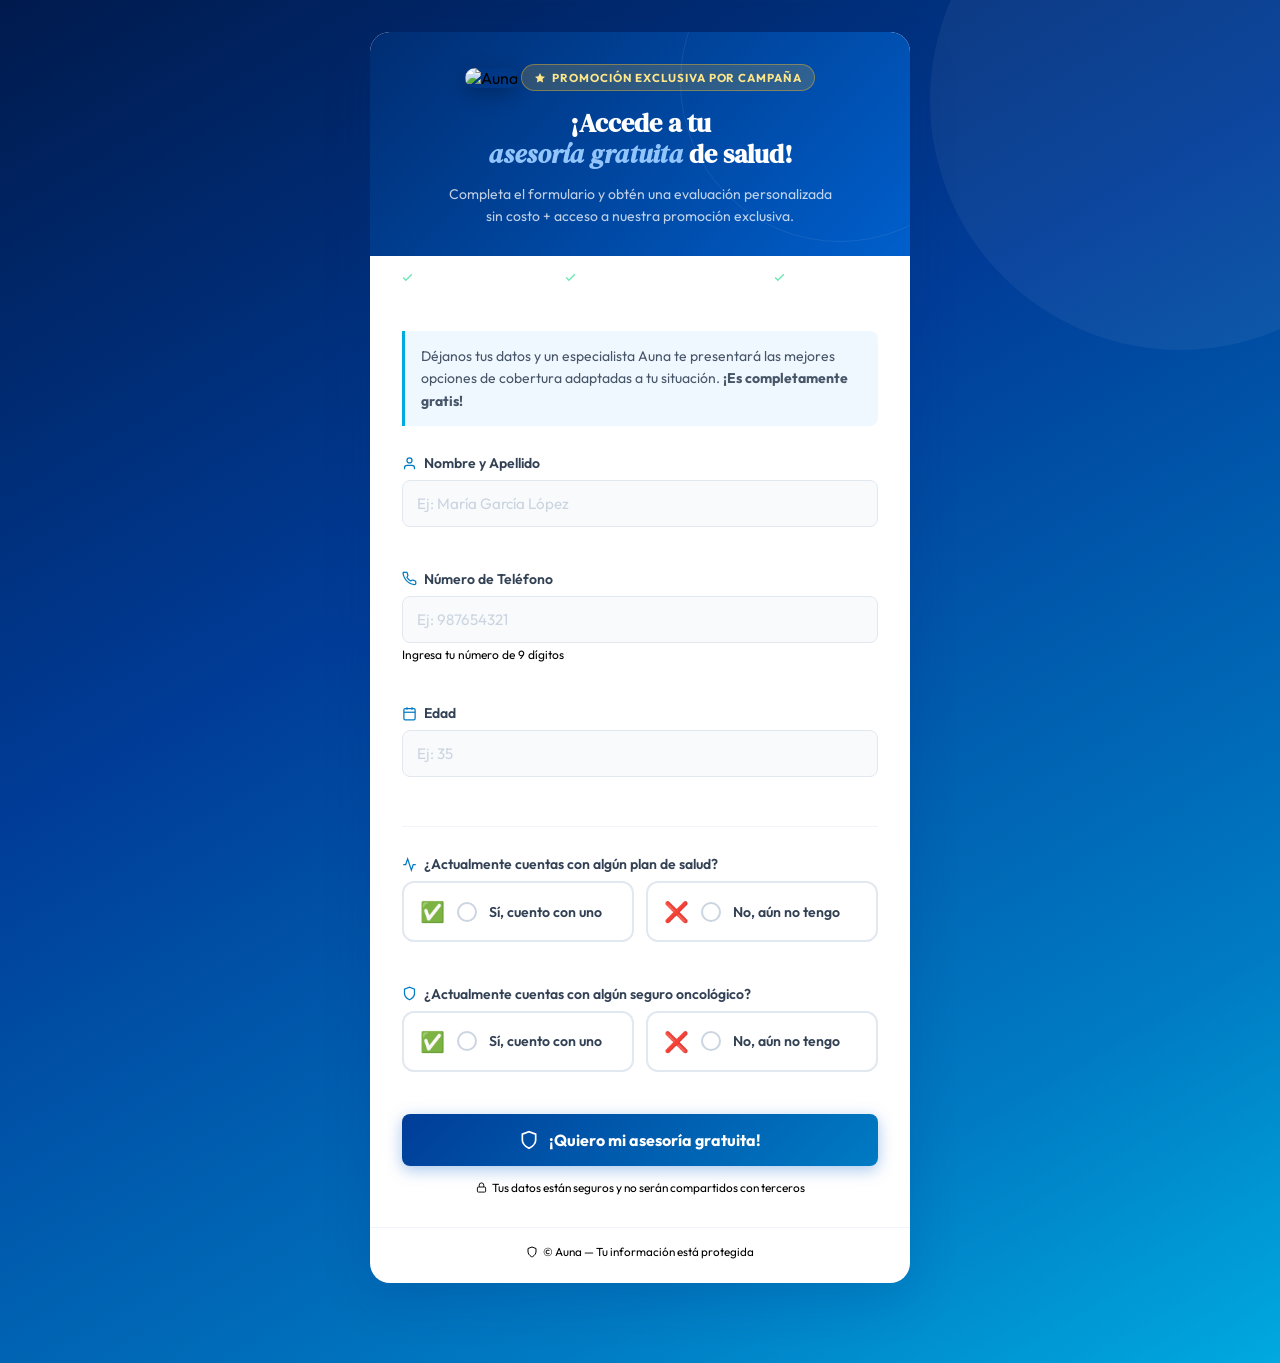
==== encuesta.html @ e4bc00fc "Create encuesta.html" ====
<!DOCTYPE html>
<html lang="es">
<head>
  <meta charset="UTF-8">
  <meta name="viewport" content="width=device-width, initial-scale=1.0">
  <title>Asesoría Gratuita de Salud — Auna</title>
  <link rel="preconnect" href="https://fonts.googleapis.com">
  <link rel="preconnect" href="https://fonts.gstatic.com" crossorigin>
  <link href="https://fonts.googleapis.com/css2?family=Outfit:wght@300;400;500;600;700&family=DM+Serif+Display:ital@0;1&display=swap" rel="stylesheet">
  <style>
    :root {
      --blue-900: #001a4d;
      --blue-800: #002d72;
      --blue-700: #003d99;
      --blue-600: #005fcc;
      --blue-500: #007bc3;
      --blue-400: #00a9e0;
      --blue-100: #e8f4fd;
      --blue-50:  #f0f8ff;
      --slate-900: #0f172a;
      --slate-700: #334155;
      --slate-600: #475569;
      --slate-500: #64748b;
      --slate-300: #cbd5e1;
      --slate-200: #e2e8f0;
      --slate-100: #f1f5f9;
      --slate-50:  #f8fafc;
      --green-600: #059669;
      --green-500: #10b981;
      --green-100: #d1fae5;
      --red-500:   #ef4444;
      --red-100:   #fee2e2;
      --white: #ffffff;
      --shadow-lg: 0 16px 48px rgba(0,45,114,0.18);
      --radius-sm: 8px;
      --radius-md: 12px;
      --radius-lg: 20px;
      --transition: 0.2s cubic-bezier(0.4,0,0.2,1);
    }

    *, *::before, *::after { box-sizing: border-box; margin: 0; padding: 0; }

    body {
      font-family: 'Outfit', sans-serif;
      min-height: 100vh;
      background: linear-gradient(150deg, var(--blue-900) 0%, var(--blue-700) 40%, var(--blue-500) 80%, var(--blue-400) 100%);
      display: flex;
      align-items: flex-start;
      justify-content: center;
      padding: 2rem 1rem 5rem;
      -webkit-font-smoothing: antialiased;
      position: relative;
      overflow-x: hidden;
    }

    body::before {
      content: '';
      position: fixed;
      width: 500px; height: 500px;
      top: -150px; right: -150px;
      border-radius: 50%;
      background: rgba(255,255,255,0.05);
      pointer-events: none;
    }

    /* ── CARD ── */
    .survey-card {
      background: var(--white);
      border-radius: var(--radius-lg);
      box-shadow: var(--shadow-lg);
      width: 100%;
      max-width: 540px;
      overflow: hidden;
      animation: fadeUp 0.5s ease both;
      position: relative;
      z-index: 1;
    }

    /* ── HEADER ── */
    .survey-header {
      background: linear-gradient(135deg, var(--blue-800) 0%, var(--blue-600) 100%);
      padding: 2rem 2rem 1.75rem;
      text-align: center;
      position: relative;
      overflow: hidden;
    }

    .survey-header::before {
      content: '';
      position: absolute;
      width: 320px; height: 320px;
      border-radius: 50%;
      border: 1px solid rgba(255,255,255,0.08);
      top: -110px; right: -90px;
      pointer-events: none;
    }

    .survey-logo {
      width: 80px;
      border-radius: 10px;
      margin-bottom: 1.25rem;
      box-shadow: 0 6px 20px rgba(0,0,0,0.25);
      position: relative; z-index: 1;
    }

    .promo-badge {
      display: inline-flex;
      align-items: center;
      gap: 6px;
      background: rgba(251,191,36,0.18);
      border: 1px solid rgba(251,191,36,0.40);
      color: #fde68a;
      font-size: 0.72rem;
      font-weight: 700;
      letter-spacing: 0.08em;
      text-transform: uppercase;
      padding: 5px 12px;
      border-radius: 100px;
      margin-bottom: 1rem;
      position: relative; z-index: 1;
    }

    .promo-badge svg { width: 12px; height: 12px; fill: #fde68a; flex-shrink: 0; }

    .survey-header h1 {
      font-family: 'DM Serif Display', serif;
      font-size: 1.65rem;
      color: white;
      line-height: 1.2;
      margin-bottom: 0.75rem;
      position: relative; z-index: 1;
    }

    .survey-header h1 em { font-style: italic; color: #93c5fd; }

    .survey-header p {
      font-size: 0.875rem;
      color: rgba(255,255,255,0.75);
      line-height: 1.6;
      position: relative; z-index: 1;
    }

    /* Beneficios strip */
    .benefits-bar {
      background: rgba(255,255,255,0.10);
      backdrop-filter: blur(8px);
      border-top: 1px solid rgba(255,255,255,0.12);
      padding: 0.85rem 1.5rem;
      display: flex;
      align-items: center;
      justify-content: center;
      gap: 1.25rem;
      flex-wrap: wrap;
    }

    .benefit-item {
      display: flex;
      align-items: center;
      gap: 5px;
      font-size: 0.76rem;
      font-weight: 600;
      color: rgba(255,255,255,0.90);
      white-space: nowrap;
    }

    .benefit-item svg { width: 13px; height: 13px; color: #6ee7b7; flex-shrink: 0; }

    /* ── FORM BODY ── */
    .survey-body { padding: 2rem; }

    .form-intro {
      font-size: 0.875rem;
      color: var(--slate-600);
      line-height: 1.6;
      margin-bottom: 1.75rem;
      padding: 0.875rem 1rem;
      background: var(--blue-50);
      border-left: 3px solid var(--blue-400);
      border-radius: 0 var(--radius-sm) var(--radius-sm) 0;
    }

    /* ── FIELDS ── */
    .field-group { margin-bottom: 1.35rem; }

    .field-label {
      display: flex;
      align-items: center;
      gap: 7px;
      font-size: 0.875rem;
      font-weight: 600;
      color: var(--slate-700);
      margin-bottom: 8px;
    }

    .field-label svg { width: 15px; height: 15px; color: var(--blue-500); flex-shrink: 0; }

    input[type="text"],
    input[type="tel"] {
      width: 100%;
      font-family: 'Outfit', sans-serif;
      font-size: 0.95rem;
      color: var(--slate-900);
      font-weight: 500;
      background: var(--slate-50);
      border: 1.5px solid var(--slate-200);
      border-radius: var(--radius-sm);
      padding: 13px 14px;
      outline: none;
      transition: border-color var(--transition), box-shadow var(--transition), background var(--transition);
      -webkit-appearance: none;
    }

    input::placeholder {
      color: var(--slate-300);
      font-weight: 400;
    }

    input:not(:placeholder-shown) {
      color: var(--slate-900);
      font-weight: 500;
    }

    input:focus {
      border-color: var(--blue-500);
      background: var(--white);
      box-shadow: 0 0 0 3px rgba(0,123,195,0.12);
    }

    input.invalid {
      border-color: var(--red-500);
      box-shadow: 0 0 0 3px rgba(239,68,68,0.10);
    }

    .field-hint {
      display: block;
      font-size: 0.75rem;
      color: var(--slate-400);
      margin-top: 4px;
    }

    .field-error {
      display: block;
      font-size: 0.78rem;
      color: var(--red-500);
      font-weight: 500;
      margin-top: 5px;
      min-height: 16px;
    }

    .form-divider {
      height: 1px;
      background: var(--slate-100);
      margin: 1.75rem 0;
    }

    /* ── OPTION CARDS ── */
    .options-grid {
      display: grid;
      grid-template-columns: 1fr 1fr;
      gap: 0.75rem;
    }

    .option-card {
      border: 2px solid var(--slate-200);
      border-radius: var(--radius-md);
      padding: 1rem;
      cursor: pointer;
      transition: all var(--transition);
      display: flex;
      align-items: center;
      gap: 0.75rem;
      background: var(--white);
      font-family: 'Outfit', sans-serif;
      text-align: left;
      width: 100%;
    }

    .option-card:hover { border-color: var(--blue-400); background: var(--blue-50); }

    .option-card.selected {
      border-color: var(--blue-600);
      background: var(--blue-50);
      box-shadow: 0 0 0 3px rgba(0,95,204,0.10);
    }

    .option-radio {
      width: 20px; height: 20px;
      border: 2px solid var(--slate-300);
      border-radius: 50%;
      flex-shrink: 0;
      display: flex;
      align-items: center;
      justify-content: center;
      transition: all var(--transition);
    }

    .option-card.selected .option-radio { border-color: var(--blue-600); background: var(--blue-600); }

    .option-radio-dot {
      width: 8px; height: 8px;
      background: white;
      border-radius: 50%;
      opacity: 0;
      transition: opacity var(--transition);
    }

    .option-card.selected .option-radio-dot { opacity: 1; }

    .option-emoji { font-size: 1.25rem; flex-shrink: 0; }

    .option-text { font-size: 0.88rem; font-weight: 600; color: var(--slate-700); line-height: 1.3; }
    .option-card.selected .option-text { color: var(--blue-800); }

    /* ── SUBMIT ── */
    .btn-submit {
      width: 100%;
      background: linear-gradient(135deg, var(--blue-700), var(--blue-500));
      color: white;
      border: none;
      border-radius: var(--radius-sm);
      padding: 16px 20px;
      font-family: 'Outfit', sans-serif;
      font-size: 1rem;
      font-weight: 700;
      cursor: pointer;
      display: flex;
      align-items: center;
      justify-content: center;
      gap: 10px;
      transition: all var(--transition);
      box-shadow: 0 4px 16px rgba(0,95,204,0.35);
      margin-top: 0.5rem;
    }

    .btn-submit svg { width: 20px; height: 20px; }
    .btn-submit:hover:not(:disabled) { transform: translateY(-1px); box-shadow: 0 6px 22px rgba(0,95,204,0.45); }
    .btn-submit:disabled { opacity: 0.65; cursor: not-allowed; transform: none; }

    .submit-note {
      text-align: center;
      font-size: 0.74rem;
      color: var(--slate-400);
      margin-top: 0.875rem;
      display: flex;
      align-items: center;
      justify-content: center;
      gap: 5px;
    }

    .submit-note svg { width: 11px; height: 11px; }

    .spinner {
      width: 18px; height: 18px;
      border: 2px solid rgba(255,255,255,0.4);
      border-top-color: white;
      border-radius: 50%;
      animation: spin 0.7s linear infinite;
      flex-shrink: 0;
    }

    /* ── SUCCESS ── */
    #screen-success {
      display: none;
      padding: 3rem 2rem;
      text-align: center;
      animation: fadeUp 0.5s ease;
    }

    .success-icon {
      width: 80px; height: 80px;
      background: var(--green-100);
      border-radius: 50%;
      display: flex;
      align-items: center;
      justify-content: center;
      margin: 0 auto 1.5rem;
      animation: popIn 0.4s cubic-bezier(0.34,1.56,0.64,1) both;
    }

    .success-icon svg { width: 40px; height: 40px; color: var(--green-600); }

    #screen-success h2 {
      font-family: 'DM Serif Display', serif;
      font-size: 1.65rem;
      color: var(--blue-800);
      margin-bottom: 0.5rem;
    }

    #screen-success .success-lead {
      font-size: 1rem;
      font-weight: 600;
      color: var(--blue-600);
      margin-bottom: 0.875rem;
    }

    #screen-success p {
      font-size: 0.9rem;
      color: var(--slate-500);
      line-height: 1.65;
    }

    .success-badge {
      display: inline-flex;
      align-items: center;
      gap: 6px;
      background: var(--green-100);
      border: 1px solid #6ee7b7;
      color: var(--green-600);
      font-size: 0.8rem;
      font-weight: 700;
      padding: 7px 16px;
      border-radius: 100px;
      margin-top: 1.5rem;
    }

    .success-badge svg { width: 14px; height: 14px; }

    /* ── FOOTER ── */
    .survey-footer {
      padding: 1rem 2rem 1.5rem;
      text-align: center;
      font-size: 0.73rem;
      color: var(--slate-400);
      border-top: 1px solid var(--slate-100);
      display: flex;
      align-items: center;
      justify-content: center;
      gap: 5px;
    }

    .survey-footer svg { width: 12px; height: 12px; }

    /* ── ANIMATIONS ── */
    @keyframes fadeUp {
      from { opacity: 0; transform: translateY(20px); }
      to   { opacity: 1; transform: translateY(0); }
    }
    @keyframes spin { to { transform: rotate(360deg); } }
    @keyframes popIn {
      from { opacity: 0; transform: scale(0.5); }
      to   { opacity: 1; transform: scale(1); }
    }

    @media (max-width: 480px) {
      body { padding: 1rem 0.75rem 4rem; }
      .survey-header { padding: 1.5rem 1.25rem 1.25rem; }
      .survey-body { padding: 1.5rem 1.25rem; }
      .benefits-bar { gap: 0.75rem; padding: 0.75rem 1rem; }
      .options-grid { grid-template-columns: 1fr; }
      #screen-success { padding: 2.5rem 1.25rem; }
    }
  </style>
</head>
<body>

<div class="survey-card">

  <!-- HEADER -->
  <div class="survey-header">
    <img src="https://res.cloudinary.com/dwxiuavqd/image/upload/v1774998253/468951353_1098106335437147_8489372296479282912_n_insezr.jpg"
         alt="Auna" class="survey-logo">
    <div class="promo-badge">
      <svg viewBox="0 0 24 24"><path d="M12 2l3.09 6.26L22 9.27l-5 4.87 1.18 6.88L12 17.77l-6.18 3.25L7 14.14 2 9.27l6.91-1.01L12 2z"/></svg>
      Promoción exclusiva por campaña
    </div>
    <h1>¡Accede a tu<br><em>asesoría gratuita</em> de salud!</h1>
    <p>Completa el formulario y obtén una evaluación personalizada<br>sin costo + acceso a nuestra promoción exclusiva.</p>
  </div>

  <!-- Beneficios -->
  <div class="benefits-bar">
    <div class="benefit-item">
      <svg viewBox="0 0 24 24" fill="none" stroke="currentColor" stroke-width="2.5"><polyline points="20 6 9 17 4 12"/></svg>
      Asesoría 100% gratuita
    </div>
    <div class="benefit-item">
      <svg viewBox="0 0 24 24" fill="none" stroke="currentColor" stroke-width="2.5"><polyline points="20 6 9 17 4 12"/></svg>
      Promoción por tiempo limitado
    </div>
    <div class="benefit-item">
      <svg viewBox="0 0 24 24" fill="none" stroke="currentColor" stroke-width="2.5"><polyline points="20 6 9 17 4 12"/></svg>
      Sin compromiso
    </div>
  </div>

  <!-- FORM -->
  <div id="survey-body">
    <div class="survey-body">

      <p class="form-intro">
        Déjanos tus datos y un especialista Auna te presentará las mejores opciones de cobertura adaptadas a tu situación. <strong>¡Es completamente gratis!</strong>
      </p>

      <!-- Nombre -->
      <div class="field-group">
        <label class="field-label" for="s-nombre">
          <svg viewBox="0 0 24 24" fill="none" stroke="currentColor" stroke-width="2"><path d="M20 21v-2a4 4 0 0 0-4-4H8a4 4 0 0 0-4 4v2"/><circle cx="12" cy="7" r="4"/></svg>
          Nombre y Apellido
        </label>
        <input type="text" id="s-nombre" placeholder="Ej: María García López" autocomplete="name">
        <span class="field-error" id="err-s-nombre"></span>
      </div>

      <!-- Teléfono -->
      <div class="field-group">
        <label class="field-label" for="s-telefono">
          <svg viewBox="0 0 24 24" fill="none" stroke="currentColor" stroke-width="2"><path d="M22 16.92v3a2 2 0 0 1-2.18 2 19.79 19.79 0 0 1-8.63-3.07A19.5 19.5 0 0 1 4.69 12a19.79 19.79 0 0 1-3.07-8.67A2 2 0 0 1 3.62 2h3a2 2 0 0 1 2 1.72c.127.96.361 1.903.7 2.81a2 2 0 0 1-.45 2.11L7.91 9.91a16 16 0 0 0 6.18 6.18l1.07-1.07a2 2 0 0 1 2.11-.45c.907.339 1.85.573 2.81.7A2 2 0 0 1 22 16.92z"/></svg>
          Número de Teléfono
        </label>
        <input type="tel" id="s-telefono" placeholder="Ej: 987654321" maxlength="9" inputmode="numeric" autocomplete="tel">
        <span class="field-hint">Ingresa tu número de 9 dígitos</span>
        <span class="field-error" id="err-s-telefono"></span>
      </div>

      <!-- Edad -->
      <div class="field-group">
        <label class="field-label" for="s-edad">
          <svg viewBox="0 0 24 24" fill="none" stroke="currentColor" stroke-width="2"><rect x="3" y="4" width="18" height="18" rx="2"/><line x1="16" y1="2" x2="16" y2="6"/><line x1="8" y1="2" x2="8" y2="6"/><line x1="3" y1="10" x2="21" y2="10"/></svg>
          Edad
        </label>
        <input type="tel" id="s-edad" placeholder="Ej: 35" maxlength="3" inputmode="numeric">
        <span class="field-error" id="err-s-edad"></span>
      </div>

      <div class="form-divider"></div>

      <!-- Plan de salud -->
      <div class="field-group">
        <label class="field-label">
          <svg viewBox="0 0 24 24" fill="none" stroke="currentColor" stroke-width="2"><path d="M22 12h-4l-3 9L9 3l-3 9H2"/></svg>
          ¿Actualmente cuentas con algún plan de salud?
        </label>
        <div class="options-grid" id="opts-plan">
          <button class="option-card" type="button" onclick="selectOpcion('plan', 'Sí', this)">
            <span class="option-emoji">✅</span>
            <div class="option-radio"><div class="option-radio-dot"></div></div>
            <span class="option-text">Sí, cuento con uno</span>
          </button>
          <button class="option-card" type="button" onclick="selectOpcion('plan', 'No', this)">
            <span class="option-emoji">❌</span>
            <div class="option-radio"><div class="option-radio-dot"></div></div>
            <span class="option-text">No, aún no tengo</span>
          </button>
        </div>
        <span class="field-error" id="err-plan"></span>
      </div>

      <!-- Seguro oncológico -->
      <div class="field-group">
        <label class="field-label">
          <svg viewBox="0 0 24 24" fill="none" stroke="currentColor" stroke-width="2"><path d="M12 22s8-4 8-10V5l-8-3-8 3v7c0 6 8 10 8 10z"/></svg>
          ¿Actualmente cuentas con algún seguro oncológico?
        </label>
        <div class="options-grid" id="opts-seguro">
          <button class="option-card" type="button" onclick="selectOpcion('seguro', 'Sí', this)">
            <span class="option-emoji">✅</span>
            <div class="option-radio"><div class="option-radio-dot"></div></div>
            <span class="option-text">Sí, cuento con uno</span>
          </button>
          <button class="option-card" type="button" onclick="selectOpcion('seguro', 'No', this)">
            <span class="option-emoji">❌</span>
            <div class="option-radio"><div class="option-radio-dot"></div></div>
            <span class="option-text">No, aún no tengo</span>
          </button>
        </div>
        <span class="field-error" id="err-seguro"></span>
      </div>

      <!-- SUBMIT -->
      <button class="btn-submit" id="btn-submit" type="button" onclick="enviarEncuesta()">
        <svg viewBox="0 0 24 24" fill="none" stroke="currentColor" stroke-width="2"><path d="M12 22s8-4 8-10V5l-8-3-8 3v7c0 6 8 10 8 10z"/></svg>
        ¡Quiero mi asesoría gratuita!
      </button>

      <p class="submit-note">
        <svg viewBox="0 0 24 24" fill="none" stroke="currentColor" stroke-width="2"><rect x="3" y="11" width="18" height="11" rx="2"/><path d="M7 11V7a5 5 0 0 1 10 0v4"/></svg>
        Tus datos están seguros y no serán compartidos con terceros
      </p>

    </div>
  </div>

  <!-- SUCCESS -->
  <div id="screen-success">
    <div class="success-icon">
      <svg viewBox="0 0 24 24" fill="none" stroke="currentColor" stroke-width="2.5"><path d="M22 11.08V12a10 10 0 1 1-5.93-9.14"/><polyline points="22 4 12 14.01 9 11.01"/></svg>
    </div>
    <h2>¡Registro exitoso!</h2>
    <p class="success-lead">Ya estás participando de la promoción exclusiva Auna.</p>
    <p>Un especialista se comunicará contigo para brindarte tu <strong>asesoría gratuita de salud</strong> y presentarte las mejores opciones de cobertura para ti y tu familia.</p>
    <div class="success-badge">
      <svg viewBox="0 0 24 24" fill="none" stroke="currentColor" stroke-width="2.5"><polyline points="20 6 9 17 4 12"/></svg>
      ¡Beneficio activado con éxito!
    </div>
  </div>

  <div class="survey-footer">
    <svg viewBox="0 0 24 24" fill="none" stroke="currentColor" stroke-width="2"><path d="M12 22s8-4 8-10V5l-8-3-8 3v7c0 6 8 10 8 10z"/></svg>
    © Auna — Tu información está protegida
  </div>

</div>

<script>
  const URL_GS = "https://script.google.com/macros/s/AKfycbzg3p6evPFrvfWIAwa6MoGMEtuoyBLU2-wWapn-Ic4lYY9fzuVzrT-zAaOg18XoxvKBaA/exec";
  const USUARIO = decodeURIComponent(new URLSearchParams(window.location.search).get("u") || "encuesta");

  let planSeleccionado   = null;
  let seguroSeleccionado = null;

  // Solo dígitos
  function soloDigitos(id, max) {
    const el = document.getElementById(id);
    el.addEventListener("input",   () => { el.value = el.value.replace(/\D/g, "").slice(0, max); });
    el.addEventListener("keydown", (e) => {
      if (!["Backspace","Delete","ArrowLeft","ArrowRight","Tab","Home","End"].includes(e.key) && !/^\d$/.test(e.key))
        e.preventDefault();
    });
  }
  soloDigitos("s-telefono", 9);
  soloDigitos("s-edad", 3);

  // Limpiar errores al escribir
  ["s-nombre","s-telefono","s-edad"].forEach(id => {
    document.getElementById(id).addEventListener("input", () => {
      document.getElementById(id).classList.remove("invalid");
      document.getElementById("err-" + id).textContent = "";
    });
  });

  // Seleccionar opción
  function selectOpcion(campo, valor, btn) {
    const grupoId = campo === "plan" ? "opts-plan" : "opts-seguro";
    document.querySelectorAll("#" + grupoId + " .option-card").forEach(c => c.classList.remove("selected"));
    btn.classList.add("selected");
    if (campo === "plan")   planSeleccionado   = valor;
    if (campo === "seguro") seguroSeleccionado = valor;
    document.getElementById("err-" + campo).textContent = "";
  }

  // Validación
  function validar() {
    let ok = true;

    const nombre = document.getElementById("s-nombre").value.trim();
    if (nombre.length < 3) {
      document.getElementById("s-nombre").classList.add("invalid");
      document.getElementById("err-s-nombre").textContent = "Ingresa tu nombre completo";
      ok = false;
    }

    const tel = document.getElementById("s-telefono").value;
    if (!/^\d{9}$/.test(tel)) {
      document.getElementById("s-telefono").classList.add("invalid");
      document.getElementById("err-s-telefono").textContent = "El teléfono debe tener exactamente 9 dígitos";
      ok = false;
    }

    const edad = parseInt(document.getElementById("s-edad").value, 10);
    if (!edad || edad < 1 || edad > 120) {
      document.getElementById("s-edad").classList.add("invalid");
      document.getElementById("err-s-edad").textContent = "Ingresa una edad válida (1–120)";
      ok = false;
    }

    if (!planSeleccionado) {
      document.getElementById("err-plan").textContent = "Por favor selecciona una opción";
      ok = false;
    }

    if (!seguroSeleccionado) {
      document.getElementById("err-seguro").textContent = "Por favor selecciona una opción";
      ok = false;
    }

    return ok;
  }

  // Fecha Lima
  function fechaLima() {
    const now   = new Date();
    const parts = new Intl.DateTimeFormat("en-US", {
      timeZone: "America/Lima",
      day: "2-digit", month: "2-digit", year: "numeric",
      hour: "numeric", minute: "2-digit", hour12: true,
    }).formatToParts(now);
    const get = t => parts.find(p => p.type === t)?.value ?? "";
    return `${get("month")}/${get("day")}/${get("year")} ${get("hour")}:${get("minute")} ${get("dayPeriod").toLowerCase()}`;
  }

  // Enviar
  async function enviarEncuesta() {
    if (!validar()) {
      const firstErr = document.querySelector(".invalid");
      if (firstErr) firstErr.scrollIntoView({ behavior: "smooth", block: "center" });
      return;
    }

    const btn = document.getElementById("btn-submit");
    btn.disabled = true;
    btn.innerHTML = `<span class="spinner"></span> Enviando...`;

    const datos = {
      action:      "saveEncuesta",
      usuario:     USUARIO,
      fecha:       fechaLima(),
      nombre:      document.getElementById("s-nombre").value.trim(),
      telefono:    parseInt(document.getElementById("s-telefono").value, 10),
      edad:        parseInt(document.getElementById("s-edad").value, 10),
      producto:    "",
      comentarios: `Plan de salud: ${planSeleccionado}. Seguro oncológico: ${seguroSeleccionado}.`,
    };

    try {
      await fetch(URL_GS, {
        method: "POST",
        mode:   "no-cors",
        body:   JSON.stringify(datos),
      });

      document.getElementById("survey-body").style.display   = "none";
      document.getElementById("screen-success").style.display = "block";
      window.scrollTo({ top: 0, behavior: "smooth" });

    } catch (err) {
      btn.disabled = false;
      btn.innerHTML = `<svg viewBox="0 0 24 24" fill="none" stroke="currentColor" stroke-width="2"><path d="M12 22s8-4 8-10V5l-8-3-8 3v7c0 6 8 10 8 10z"/></svg> ¡Quiero mi asesoría gratuita!`;
      alert("Hubo un error al enviar. Por favor intenta de nuevo.");
    }
  }
</script>
</body>
</html>
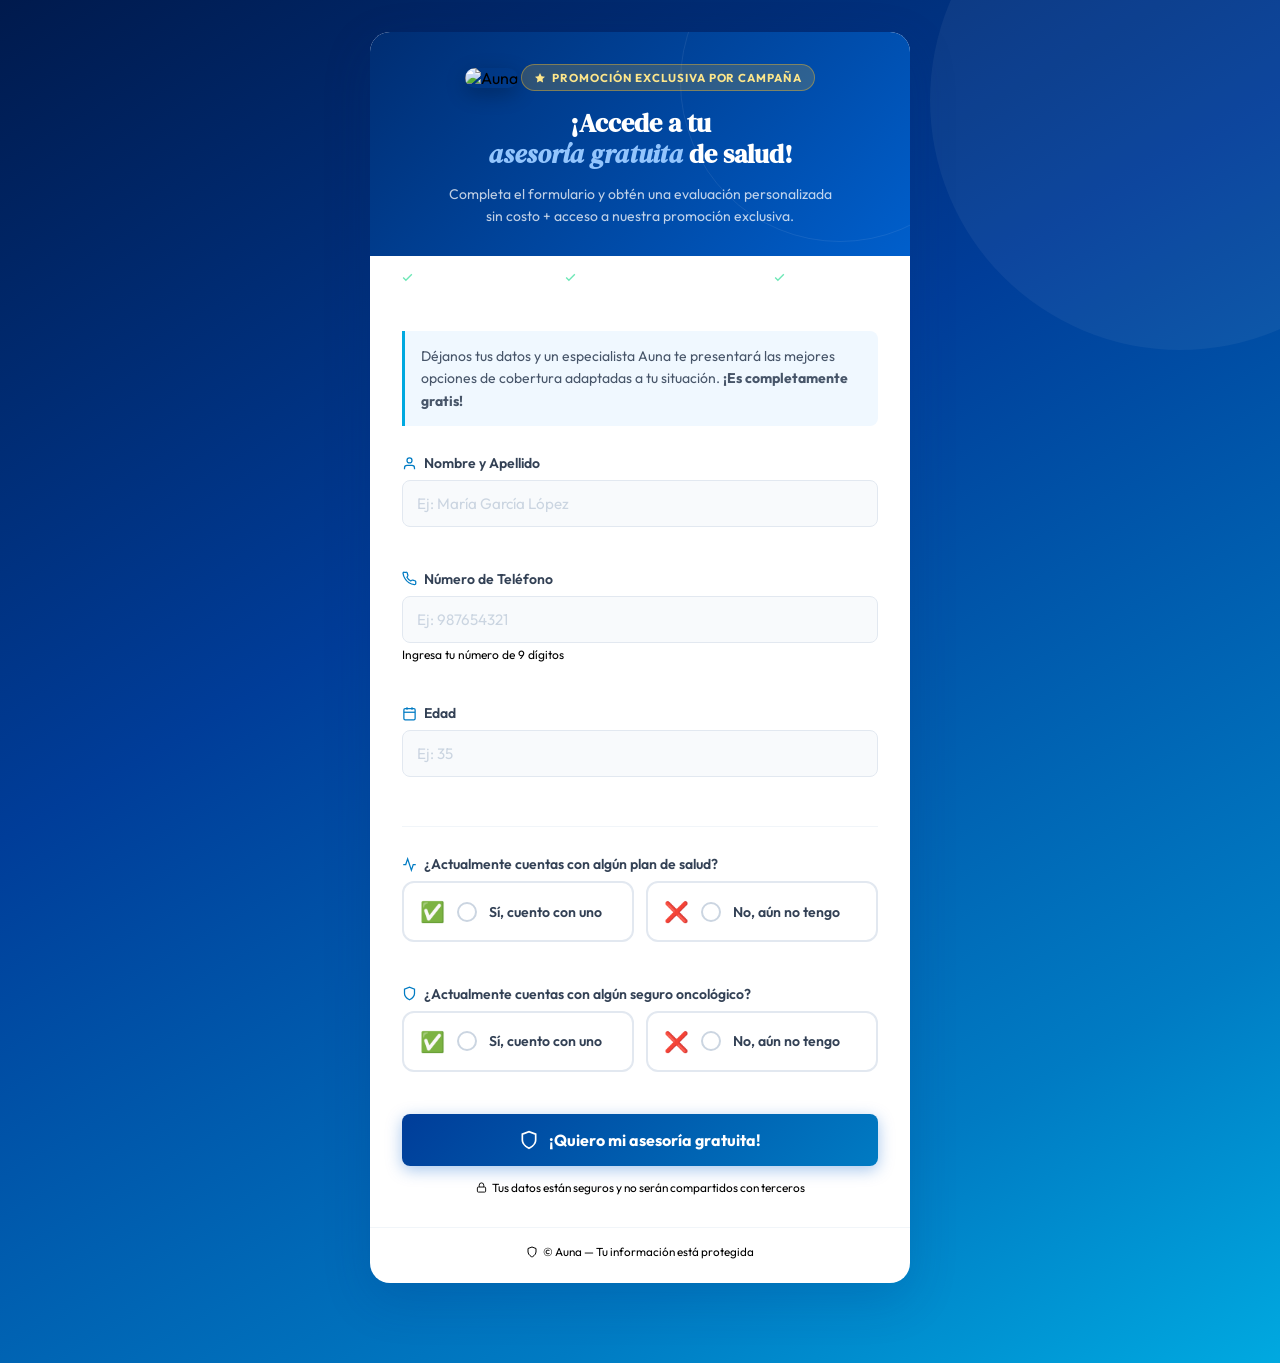
==== commit 0d9cd15c: "Update encuesta.html" ====
--- a/encuesta.html
+++ b/encuesta.html
@@ -602,7 +602,7 @@
 </div>
 
 <script>
-  const URL_GS = "https://script.google.com/macros/s/AKfycbzg3p6evPFrvfWIAwa6MoGMEtuoyBLU2-wWapn-Ic4lYY9fzuVzrT-zAaOg18XoxvKBaA/exec";
+  const URL_GS = "https://script.google.com/macros/s/AKfycbw2RCv8T8Clj1NGVKL9q7p34AL5fVkHSpBB-1QncSoeeeoMZ5OEsceUnhz6vLie8H9v/exec";
   const USUARIO = decodeURIComponent(new URLSearchParams(window.location.search).get("u") || "encuesta");
 
   let planSeleccionado   = null;
